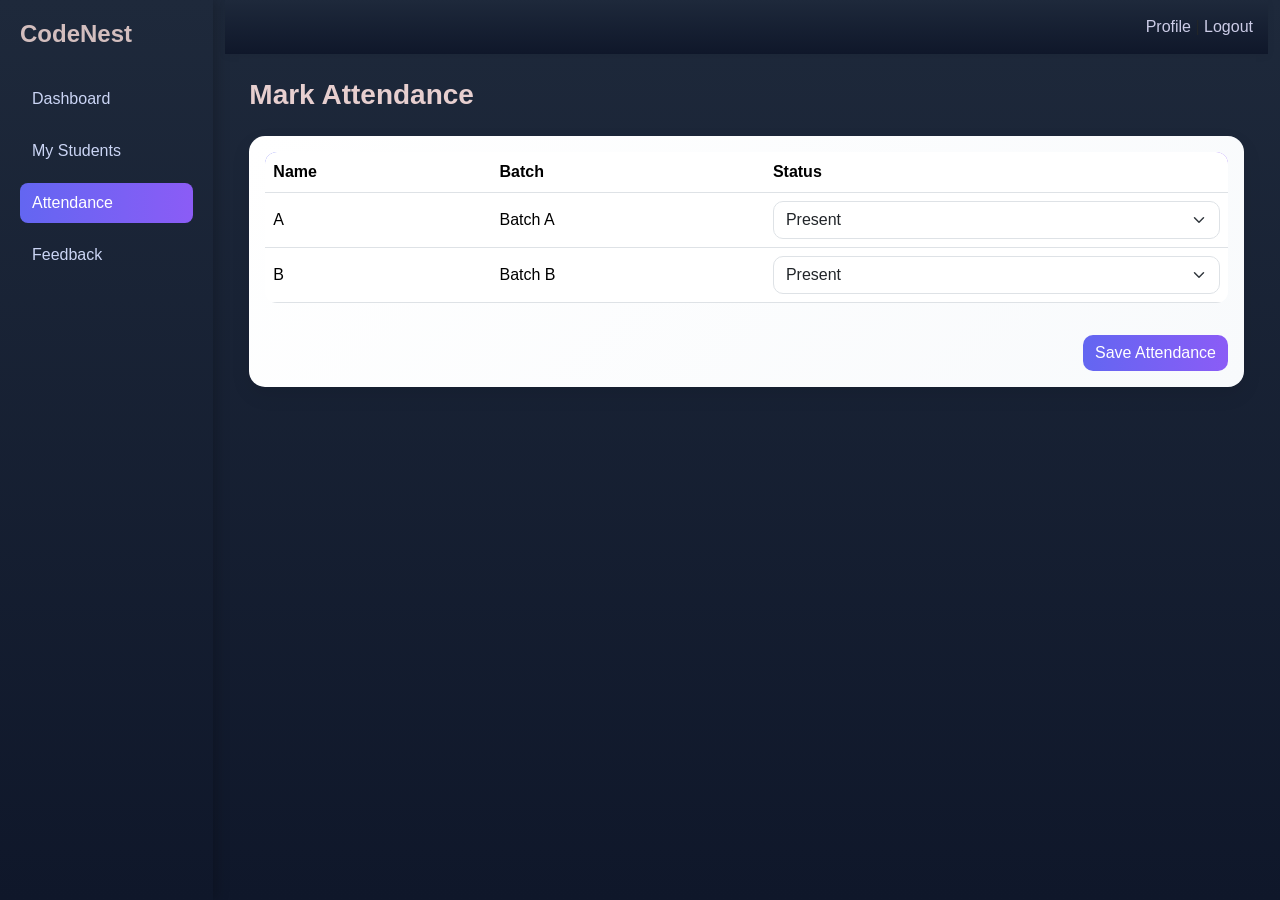
==== attendance.html @ 787fad23 "mentor dahsboard start" ====
<!doctype html>
<html lang="en">
  <head>
    <meta charset="UTF-8" />
    <title>Attendance</title>

    <link
      href="https://cdn.jsdelivr.net/npm/bootstrap@5.3.0/dist/css/bootstrap.min.css"
      rel="stylesheet"
    />
    <link rel="stylesheet" href="style.css" />
  </head>

  <body>
    <div class="container-fluid">
      <div class="row">
        <!-- Sidebar -->
        <div class="col-md-2 sidebar">
          <h4>CodeNest</h4>
          <a href="mentor-dashboard.html">Dashboard</a>
          <a href="mystudents.html">My Students</a>
          <a href="#" class="active">Attendance</a>
          <a href="feedback.html">Feedback</a>
        </div>

        <!-- Main -->
        <div class="col-md-10">
          <div class="navbar-custom d-flex justify-content-end">
            <span><a href="#">Profile</a> | <a href="#">Logout</a></span>
          </div>

          <div class="main-content">
            <h3 class="mb-4">Mark Attendance</h3>

            <!-- Table -->
            <div class="card p-3">
              <table class="table table-hover align-middle">
                <thead>
                  <tr>
                    <th>Name</th>
                    <th>Batch</th>
                    <th>Status</th>
                  </tr>
                </thead>

                <tbody>
                  <tr>
                    <td>A</td>
                    <td>Batch A</td>
                    <td>
                      <select class="form-select">
                        <option>Present</option>
                        <option>Absent</option>
                      </select>
                    </td>
                  </tr>

                  <tr>
                    <td>B</td>
                    <td>Batch B</td>
                    <td>
                      <select class="form-select">
                        <option>Present</option>
                        <option>Absent</option>
                      </select>
                    </td>
                  </tr>
                </tbody>
              </table>

              <div class="mt-3 text-end">
                <button class="btn btn-primary">Save Attendance</button>
              </div>
            </div>
          </div>
        </div>
      </div>
    </div>
  </body>
</html>
---- style.css ----
/* ===== BODY ===== */
body {
  background: linear-gradient(180deg, #1e293b, #0f172a);
  /* background: linear-gradient(180deg, #9ab8e7, #5a7cca); */
  font-family: "Segoe UI", sans-serif;
}

/* ===== SIDEBAR ===== */
.sidebar {
  height: 100vh;
  background: linear-gradient(180deg, #1e293b, #0f172a);
  color: #e2e8f0;
  padding: 20px;
  box-shadow: 4px 0 12px rgba(0, 0, 0, 0.2);
}

.sidebar h4 {
  margin-bottom: 30px;
  font-weight: 700;
  color: #d3bebe;
}

.sidebar a {
  display: block;
  color: #cbd5f5;
  text-decoration: none;
  margin: 12px 0;
  padding: 8px 12px;
  border-radius: 8px;
  transition: 0.3s;
}

.sidebar a:hover,
.sidebar a.active {
  background: linear-gradient(90deg, #6366f1, #8b5cf6);
  color: #fff;
}

/* ===== NAVBAR ===== */
.navbar-custom {
  /* background: linear-gradient(180deg, #9ab8e7, #5a7cca); */
  background: linear-gradient(180deg, #1e293b, #0f172a);
  padding: 15px;
  /* border-bottom: 1px solid #e5e7eb; */
  box-shadow: 0 2px 8px rgba(0, 0, 0, 0.05);
}

.navbar-custom a {
  text-decoration: none;
  color: #cccce7;
  font-weight: 500;
}

/* ===== MAIN CONTENT ===== */
.main-content {
  padding: 24px;
}

/* ===== HEADINGS ===== */
h3,
h4 {
  font-weight: 700;
  color: #e7cfcf;
}

/* ===== CARDS ===== */
.card {
  border-radius: 16px;
  border: none;
  background: linear-gradient(135deg, #ffffff, #f8fafc);
  box-shadow: 0 8px 20px rgba(0, 0, 0, 0.08);
  transition: 0.3s;
}
.card h3
{
  color: #0a0a0a;
}
.card:hover {
  transform: translateY(-5px);
}

/* ===== SEARCH ===== */
.search-box {
  max-width: 300px;
  border-radius: 8px;
}

/* ===== INPUT + SELECT ===== */
input,
select {
  border-radius: 10px !important;
}

input:focus,
select:focus {
  border-color: #6366f1 !important;
  box-shadow: 0 0 0 2px rgba(99, 102, 241, 0.2) !important;
}

/* ===== BUTTONS ===== */
.btn-primary,
.btn-success {
  background: linear-gradient(90deg, #6366f1, #8b5cf6);
  border: none;
  border-radius: 10px;
}

.btn-primary:hover,
.btn-success:hover {
  transform: translateY(-2px);
}

/* ===== TABLE ===== */
.table {
  background: #fff;
  border-radius: 12px;
  overflow: hidden;
}

.table thead {
  background: linear-gradient(90deg, #6366f1, #8b5cf6);
  color: white;
}

.table tbody tr:hover {
  background: #f1f5ff;
  transition: 0.2s;
}

/* ===== STATUS ===== */
.text-success {
  color: #16a34a !important;
  font-weight: 600;
}

.text-danger {
  color: #dc2626 !important;
  font-weight: 600;
}

/* ===== TAGS ===== */
.program-tag {
  background: linear-gradient(90deg, #3b82f6, #6366f1);
  color: white;
  padding: 4px 10px;
  border-radius: 8px;
  font-size: 12px;
}

.expertise-tag {
  background: linear-gradient(90deg, #34d399, #10b981);
  color: white;
  padding: 4px 10px;
  border-radius: 6px;
  font-size: 12px;
}

/* ===== BADGES ===== */
.badge {
  border-radius: 8px;
  padding: 6px 10px;
}

/* ===== ACTION BUTTONS ===== */
.mentor-actions button,
.batch-actions button {
  margin-right: 5px;
  border-radius: 6px;
}

/* ===== SMALL BUTTON HOVER ===== */
.btn-outline-primary:hover {
  background: #6366f1;
  color: white;
}

.btn-outline-danger:hover {
  background: #ef4444;
  color: white;
}

/* ===== SCROLL ===== */
html {
  scroll-behavior: smooth;
}
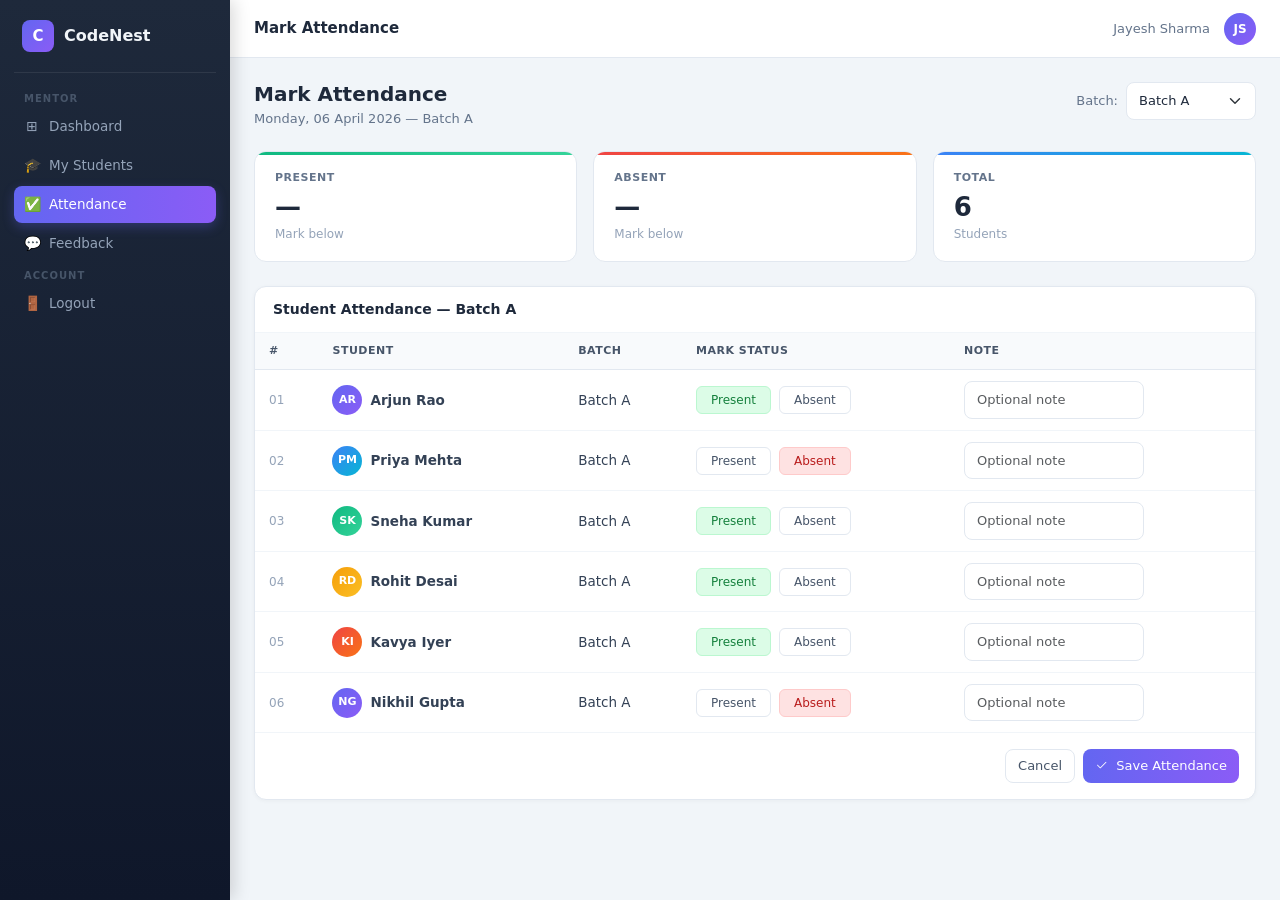
==== commit d905913b: "UI new updated" ====
--- a/attendance.html
+++ b/attendance.html
@@ -2,79 +2,425 @@
 <html lang="en">
   <head>
     <meta charset="UTF-8" />
-    <title>Attendance</title>
-
+    <meta name="viewport" content="width=device-width, initial-scale=1.0" />
+    <title>CodeNest – Attendance</title>
     <link
       href="https://cdn.jsdelivr.net/npm/bootstrap@5.3.0/dist/css/bootstrap.min.css"
       rel="stylesheet"
     />
+    <link
+      href="https://cdn.jsdelivr.net/npm/bootstrap-icons@1.11.0/font/bootstrap-icons.css"
+      rel="stylesheet"
+    />
     <link rel="stylesheet" href="style.css" />
+    <style>
+      /* Pure CSS attendance toggle */
+      .att-radio {
+        display: none;
+      }
+      .att-label {
+        display: inline-block;
+        padding: 4px 14px;
+        border-radius: 6px;
+        border: 1px solid #e2e8f0;
+        font-size: 12px;
+        font-weight: 500;
+        color: #475569;
+        cursor: pointer;
+        transition: all 0.15s;
+        background: #fff;
+        user-select: none;
+      }
+      .att-radio-p:checked ~ .att-label-p {
+        background: #dcfce7;
+        color: #15803d;
+        border-color: #bbf7d0;
+      }
+      .att-radio-a:checked ~ .att-label-a {
+        background: #fee2e2;
+        color: #b91c1c;
+        border-color: #fecaca;
+      }
+    </style>
   </head>
-
   <body>
-    <div class="container-fluid">
-      <div class="row">
-        <!-- Sidebar -->
-        <div class="col-md-2 sidebar">
-          <h4>CodeNest</h4>
-          <a href="mentor-dashboard.html">Dashboard</a>
-          <a href="mystudents.html">My Students</a>
-          <a href="#" class="active">Attendance</a>
-          <a href="feedback.html">Feedback</a>
+    <div class="sidebar">
+      <div class="brand">
+        <div class="brand-icon">C</div>
+        <span class="brand-name">CodeNest</span>
+      </div>
+      <span class="nav-label">Mentor</span>
+      <a href="mentor-dashboard.html"><span class="ni">⊞</span> Dashboard</a>
+      <a href="mystudents.html"><span class="ni">🎓</span> My Students</a>
+      <a href="attendance.html" class="active"
+        ><span class="ni">✅</span> Attendance</a
+      >
+      <a href="feedback.html"><span class="ni">💬</span> Feedback</a>
+      <span class="nav-label">Account</span>
+      <a href="login.html"><span class="ni">🚪</span> Logout</a>
+    </div>
+
+
+    <div class="main-wrapper">
+      <div class="topbar">
+        <span class="topbar-title">Mark Attendance</span>
+        <div class="topbar-right">
+          <span style="font-size: 13px; color: #64748b">Jayesh Sharma</span>
+          <div class="topbar-avatar">JS</div>
         </div>
-
-        <!-- Main -->
-        <div class="col-md-10">
-          <div class="navbar-custom d-flex justify-content-end">
-            <span><a href="#">Profile</a> | <a href="#">Logout</a></span>
-          </div>
-
-          <div class="main-content">
-            <h3 class="mb-4">Mark Attendance</h3>
-
-            <!-- Table -->
-            <div class="card p-3">
-              <table class="table table-hover align-middle">
+      </div>
+
+
+      <div class="page-content">
+        <div class="page-header">
+          <div>
+            <h3>Mark Attendance</h3>
+            <p>Monday, 06 April 2026 — Batch A</p>
+          </div>
+          <div class="d-flex gap-2 align-items-center">
+            <span style="font-size: 13px; color: #64748b">Batch:</span>
+            <select class="form-select" style="width: 130px; font-size: 13px">
+              <option>Batch A</option>
+              <option>Batch B</option>
+            </select>
+          </div>
+        </div>
+
+
+        <!-- Summary Cards -->
+        <div class="row g-3 mb-4">
+          <div class="col-4">
+            <div class="stat-card sc-green">
+              <div class="stat-label">Present</div>
+              <div class="stat-value">—</div>
+              <div class="stat-sub">Mark below</div>
+            </div>
+          </div>
+          <div class="col-4">
+            <div class="stat-card sc-red">
+              <div class="stat-label">Absent</div>
+              <div class="stat-value">—</div>
+              <div class="stat-sub">Mark below</div>
+            </div>
+          </div>
+          <div class="col-4">
+            <div class="stat-card sc-blue">
+              <div class="stat-label">Total</div>
+              <div class="stat-value">6</div>
+              <div class="stat-sub">Students</div>
+            </div>
+          </div>
+        </div>
+
+
+        <form action="#" method="POST">
+          <div class="card">
+            <div class="card-hdr">
+              <h5>Student Attendance — Batch A</h5>
+            </div>
+            <div class="table-wrap">
+              <table class="data-table">
                 <thead>
                   <tr>
-                    <th>Name</th>
+                    <th>#</th>
+                    <th>Student</th>
                     <th>Batch</th>
-                    <th>Status</th>
+                    <th>Mark Status</th>
+                    <th>Note</th>
                   </tr>
                 </thead>
-
                 <tbody>
-                  <tr>
-                    <td>A</td>
-                    <td>Batch A</td>
-                    <td>
-                      <select class="form-select">
-                        <option>Present</option>
-                        <option>Absent</option>
-                      </select>
-                    </td>
-                  </tr>
-
-                  <tr>
-                    <td>B</td>
-                    <td>Batch B</td>
-                    <td>
-                      <select class="form-select">
-                        <option>Present</option>
-                        <option>Absent</option>
-                      </select>
+                  <!-- Row 1 -->
+                  <tr>
+                    <td style="color: #94a3b8; font-size: 12px">01</td>
+                    <td>
+                      <div class="d-flex align-items-center gap-2">
+                        <div class="av av-p">AR</div>
+                        <strong>Arjun Rao</strong>
+                      </div>
+                    </td>
+                    <td>Batch A</td>
+                    <td>
+                      <div class="d-flex gap-2">
+                        <input
+                          class="att-radio att-radio-p"
+                          type="radio"
+                          name="att1"
+                          id="p1"
+                          checked
+                        />
+                        <label class="att-label att-label-p" for="p1"
+                          >Present</label
+                        >
+                        <input
+                          class="att-radio att-radio-a"
+                          type="radio"
+                          name="att1"
+                          id="a1"
+                        />
+                        <label class="att-label att-label-a" for="a1"
+                          >Absent</label
+                        >
+                      </div>
+                    </td>
+                    <td>
+                      <input
+                        type="text"
+                        class="form-control form-control-sm"
+                        name="note1"
+                        placeholder="Optional note"
+                        style="max-width: 180px"
+                      />
+                    </td>
+                  </tr>
+
+
+                  <!-- Row 2 -->
+                  <tr>
+                    <td style="color: #94a3b8; font-size: 12px">02</td>
+                    <td>
+                      <div class="d-flex align-items-center gap-2">
+                        <div class="av av-b">PM</div>
+                        <strong>Priya Mehta</strong>
+                      </div>
+                    </td>
+                    <td>Batch A</td>
+                    <td>
+                      <div class="d-flex gap-2">
+                        <input
+                          class="att-radio att-radio-p"
+                          type="radio"
+                          name="att2"
+                          id="p2"
+                        />
+                        <label class="att-label att-label-p" for="p2"
+                          >Present</label
+                        >
+                        <input
+                          class="att-radio att-radio-a"
+                          type="radio"
+                          name="att2"
+                          id="a2"
+                          checked
+                        />
+                        <label class="att-label att-label-a" for="a2"
+                          >Absent</label
+                        >
+                      </div>
+                    </td>
+                    <td>
+                      <input
+                        type="text"
+                        class="form-control form-control-sm"
+                        name="note2"
+                        placeholder="Optional note"
+                        style="max-width: 180px"
+                      />
+                    </td>
+                  </tr>
+
+
+                  <!-- Row 3 -->
+                  <tr>
+                    <td style="color: #94a3b8; font-size: 12px">03</td>
+                    <td>
+                      <div class="d-flex align-items-center gap-2">
+                        <div class="av av-g">SK</div>
+                        <strong>Sneha Kumar</strong>
+                      </div>
+                    </td>
+                    <td>Batch A</td>
+                    <td>
+                      <div class="d-flex gap-2">
+                        <input
+                          class="att-radio att-radio-p"
+                          type="radio"
+                          name="att3"
+                          id="p3"
+                          checked
+                        />
+                        <label class="att-label att-label-p" for="p3"
+                          >Present</label
+                        >
+                        <input
+                          class="att-radio att-radio-a"
+                          type="radio"
+                          name="att3"
+                          id="a3"
+                        />
+                        <label class="att-label att-label-a" for="a3"
+                          >Absent</label
+                        >
+                      </div>
+                    </td>
+                    <td>
+                      <input
+                        type="text"
+                        class="form-control form-control-sm"
+                        name="note3"
+                        placeholder="Optional note"
+                        style="max-width: 180px"
+                      />
+                    </td>
+                  </tr>
+
+
+                  <!-- Row 4 -->
+                  <tr>
+                    <td style="color: #94a3b8; font-size: 12px">04</td>
+                    <td>
+                      <div class="d-flex align-items-center gap-2">
+                        <div class="av av-a">RD</div>
+                        <strong>Rohit Desai</strong>
+                      </div>
+                    </td>
+                    <td>Batch A</td>
+                    <td>
+                      <div class="d-flex gap-2">
+                        <input
+                          class="att-radio att-radio-p"
+                          type="radio"
+                          name="att4"
+                          id="p4"
+                          checked
+                        />
+                        <label class="att-label att-label-p" for="p4"
+                          >Present</label
+                        >
+                        <input
+                          class="att-radio att-radio-a"
+                          type="radio"
+                          name="att4"
+                          id="a4"
+                        />
+                        <label class="att-label att-label-a" for="a4"
+                          >Absent</label
+                        >
+                      </div>
+                    </td>
+                    <td>
+                      <input
+                        type="text"
+                        class="form-control form-control-sm"
+                        name="note4"
+                        placeholder="Optional note"
+                        style="max-width: 180px"
+                      />
+                    </td>
+                  </tr>
+
+
+                  <!-- Row 5 -->
+                  <tr>
+                    <td style="color: #94a3b8; font-size: 12px">05</td>
+                    <td>
+                      <div class="d-flex align-items-center gap-2">
+                        <div class="av av-r">KI</div>
+                        <strong>Kavya Iyer</strong>
+                      </div>
+                    </td>
+                    <td>Batch A</td>
+                    <td>
+                      <div class="d-flex gap-2">
+                        <input
+                          class="att-radio att-radio-p"
+                          type="radio"
+                          name="att5"
+                          id="p5"
+                          checked
+                        />
+                        <label class="att-label att-label-p" for="p5"
+                          >Present</label
+                        >
+                        <input
+                          class="att-radio att-radio-a"
+                          type="radio"
+                          name="att5"
+                          id="a5"
+                        />
+                        <label class="att-label att-label-a" for="a5"
+                          >Absent</label
+                        >
+                      </div>
+                    </td>
+                    <td>
+                      <input
+                        type="text"
+                        class="form-control form-control-sm"
+                        name="note5"
+                        placeholder="Optional note"
+                        style="max-width: 180px"
+                      />
+                    </td>
+                  </tr>
+
+
+                  <!-- Row 6 -->
+                  <tr>
+                    <td style="color: #94a3b8; font-size: 12px">06</td>
+                    <td>
+                      <div class="d-flex align-items-center gap-2">
+                        <div class="av av-p">NG</div>
+                        <strong>Nikhil Gupta</strong>
+                      </div>
+                    </td>
+                    <td>Batch A</td>
+                    <td>
+                      <div class="d-flex gap-2">
+                        <input
+                          class="att-radio att-radio-p"
+                          type="radio"
+                          name="att6"
+                          id="p6"
+                        />
+                        <label class="att-label att-label-p" for="p6"
+                          >Present</label
+                        >
+                        <input
+                          class="att-radio att-radio-a"
+                          type="radio"
+                          name="att6"
+                          id="a6"
+                          checked
+                        />
+                        <label class="att-label att-label-a" for="a6"
+                          >Absent</label
+                        >
+                      </div>
+                    </td>
+                    <td>
+                      <input
+                        type="text"
+                        class="form-control form-control-sm"
+                        name="note6"
+                        placeholder="Optional note"
+                        style="max-width: 180px"
+                      />
                     </td>
                   </tr>
                 </tbody>
               </table>
-
-              <div class="mt-3 text-end">
-                <button class="btn btn-primary">Save Attendance</button>
-              </div>
-            </div>
-          </div>
-        </div>
+            </div>
+            <div
+              class="d-flex justify-content-end gap-2 p-3"
+              style="border-top: 1px solid #f1f5f9"
+            >
+              <a href="mentor-dashboard.html" class="btn btn-outline-secondary"
+                >Cancel</a
+              >
+              <button type="submit" class="btn btn-primary">
+                <i class="bi bi-check2 me-1"></i> Save Attendance
+              </button>
+            </div>
+          </div>
+        </form>
       </div>
     </div>
+
+
+    <script src="https://cdn.jsdelivr.net/npm/bootstrap@5.3.0/dist/js/bootstrap.bundle.min.js"></script>
   </body>
 </html>
+
+
+
--- a/style.css
+++ b/style.css
@@ -1,186 +1,731 @@
-/* ===== BODY ===== */
+/* ===== BASE ===== */
+*,
+*::before,
+*::after {
+  box-sizing: border-box;
+}
+
+
 body {
-  background: linear-gradient(180deg, #1e293b, #0f172a);
-  /* background: linear-gradient(180deg, #9ab8e7, #5a7cca); */
-  font-family: "Segoe UI", sans-serif;
-}
+  background: #f1f5f9;
+  font-family: "Segoe UI", system-ui, sans-serif;
+  font-size: 14px;
+  color: #1e293b;
+  margin: 0;
+}
+
 
 /* ===== SIDEBAR ===== */
 .sidebar {
-  height: 100vh;
-  background: linear-gradient(180deg, #1e293b, #0f172a);
+  width: 230px;
+  min-height: 100vh;
+  background: linear-gradient(180deg, #1e293b 0%, #0f172a 100%);
+  padding: 20px 14px;
+  position: fixed;
+  top: 0;
+  left: 0;
+  z-index: 200;
+  box-shadow: 4px 0 16px rgba(0, 0, 0, 0.15);
+}
+
+
+.brand {
+  display: flex;
+  align-items: center;
+  gap: 10px;
+  padding: 0 8px 20px;
+  border-bottom: 1px solid rgba(255, 255, 255, 0.08);
+  margin-bottom: 14px;
+}
+
+
+.brand-icon {
+  width: 32px;
+  height: 32px;
+  background: linear-gradient(135deg, #6366f1, #8b5cf6);
+  border-radius: 8px;
+  display: flex;
+  align-items: center;
+  justify-content: center;
+  font-size: 15px;
+  color: #fff;
+  font-weight: 700;
+}
+
+
+.brand-name {
+  font-size: 16px;
+  font-weight: 700;
+  color: #f1f5f9;
+}
+
+
+.nav-label {
+  font-size: 10px;
+  font-weight: 600;
+  color: #475569;
+  letter-spacing: 1px;
+  text-transform: uppercase;
+  padding: 10px 10px 4px;
+}
+
+
+.sidebar a {
+  display: flex;
+  align-items: center;
+  gap: 9px;
+  color: #94a3b8;
+  text-decoration: none;
+  padding: 8px 10px;
+  border-radius: 8px;
+  font-size: 13.5px;
+  font-weight: 500;
+  margin-bottom: 2px;
+  transition:
+    background 0.2s,
+    color 0.2s;
+}
+
+
+.sidebar a:hover {
+  background: rgba(255, 255, 255, 0.06);
   color: #e2e8f0;
-  padding: 20px;
-  box-shadow: 4px 0 12px rgba(0, 0, 0, 0.2);
-}
-
-.sidebar h4 {
-  margin-bottom: 30px;
-  font-weight: 700;
-  color: #d3bebe;
-}
-
-.sidebar a {
-  display: block;
-  color: #cbd5f5;
-  text-decoration: none;
-  margin: 12px 0;
-  padding: 8px 12px;
-  border-radius: 8px;
-  transition: 0.3s;
-}
-
-.sidebar a:hover,
+}
+
+
 .sidebar a.active {
   background: linear-gradient(90deg, #6366f1, #8b5cf6);
   color: #fff;
-}
-
-/* ===== NAVBAR ===== */
-.navbar-custom {
-  /* background: linear-gradient(180deg, #9ab8e7, #5a7cca); */
-  background: linear-gradient(180deg, #1e293b, #0f172a);
-  padding: 15px;
-  /* border-bottom: 1px solid #e5e7eb; */
-  box-shadow: 0 2px 8px rgba(0, 0, 0, 0.05);
-}
-
-.navbar-custom a {
+  box-shadow: 0 4px 12px rgba(99, 102, 241, 0.3);
+}
+
+
+.sidebar a .ni {
+  width: 16px;
+  text-align: center;
+  font-size: 14px;
+}
+
+
+/* ===== MAIN WRAPPER ===== */
+.main-wrapper {
+  margin-left: 230px;
+  min-height: 100vh;
+  display: flex;
+  flex-direction: column;
+}
+
+
+/* ===== TOPBAR ===== */
+.topbar {
+  background: #fff;
+  border-bottom: 1px solid #e2e8f0;
+  padding: 0 24px;
+  height: 58px;
+  display: flex;
+  align-items: center;
+  justify-content: space-between;
+  position: sticky;
+  top: 0;
+  z-index: 100;
+}
+
+
+.topbar-title {
+  font-size: 15px;
+  font-weight: 600;
+  color: #1e293b;
+}
+
+
+.topbar-right {
+  display: flex;
+  align-items: center;
+  gap: 14px;
+}
+
+
+.topbar-avatar {
+  width: 32px;
+  height: 32px;
+  background: linear-gradient(135deg, #6366f1, #8b5cf6);
+  border-radius: 50%;
+  display: flex;
+  align-items: center;
+  justify-content: center;
+  color: #fff;
+  font-weight: 600;
+  font-size: 12px;
+}
+
+
+.topbar a {
+  font-size: 13px;
+  color: #64748b;
   text-decoration: none;
-  color: #cccce7;
-  font-weight: 500;
-}
-
-/* ===== MAIN CONTENT ===== */
-.main-content {
+}
+.topbar a:hover {
+  color: #6366f1;
+}
+
+
+/* ===== PAGE CONTENT ===== */
+.page-content {
   padding: 24px;
-}
-
-/* ===== HEADINGS ===== */
-h3,
-h4 {
+  flex: 1;
+}
+
+
+/* ===== PAGE HEADER ===== */
+.page-header {
+  display: flex;
+  align-items: flex-start;
+  justify-content: space-between;
+  margin-bottom: 22px;
+  flex-wrap: wrap;
+  gap: 12px;
+}
+
+
+.page-header h3 {
+  font-size: 20px;
   font-weight: 700;
-  color: #e7cfcf;
-}
-
-/* ===== CARDS ===== */
-.card {
-  border-radius: 16px;
-  border: none;
-  background: linear-gradient(135deg, #ffffff, #f8fafc);
-  box-shadow: 0 8px 20px rgba(0, 0, 0, 0.08);
-  transition: 0.3s;
-}
-.card h3
-{
-  color: #0a0a0a;
-}
-.card:hover {
-  transform: translateY(-5px);
-}
-
-/* ===== SEARCH ===== */
-.search-box {
-  max-width: 300px;
-  border-radius: 8px;
-}
-
-/* ===== INPUT + SELECT ===== */
-input,
-select {
-  border-radius: 10px !important;
-}
-
-input:focus,
-select:focus {
-  border-color: #6366f1 !important;
-  box-shadow: 0 0 0 2px rgba(99, 102, 241, 0.2) !important;
-}
-
-/* ===== BUTTONS ===== */
-.btn-primary,
-.btn-success {
-  background: linear-gradient(90deg, #6366f1, #8b5cf6);
-  border: none;
-  border-radius: 10px;
-}
-
-.btn-primary:hover,
-.btn-success:hover {
-  transform: translateY(-2px);
-}
-
-/* ===== TABLE ===== */
-.table {
+  color: #1e293b;
+  margin: 0;
+}
+.page-header p {
+  font-size: 13px;
+  color: #64748b;
+  margin: 3px 0 0;
+}
+
+
+/* ===== STAT CARDS ===== */
+.stat-card {
   background: #fff;
   border-radius: 12px;
+  padding: 18px 20px;
+  border: 1px solid #e2e8f0;
+  position: relative;
   overflow: hidden;
-}
-
-.table thead {
+  height: 100%;
+}
+
+
+.stat-card::before {
+  content: "";
+  position: absolute;
+  top: 0;
+  left: 0;
+  right: 0;
+  height: 3px;
+}
+
+
+.sc-purple::before {
   background: linear-gradient(90deg, #6366f1, #8b5cf6);
-  color: white;
-}
-
-.table tbody tr:hover {
-  background: #f1f5ff;
-  transition: 0.2s;
-}
-
-/* ===== STATUS ===== */
-.text-success {
-  color: #16a34a !important;
-  font-weight: 600;
-}
-
-.text-danger {
-  color: #dc2626 !important;
-  font-weight: 600;
-}
+}
+.sc-blue::before {
+  background: linear-gradient(90deg, #3b82f6, #06b6d4);
+}
+.sc-green::before {
+  background: linear-gradient(90deg, #10b981, #34d399);
+}
+.sc-amber::before {
+  background: linear-gradient(90deg, #f59e0b, #fbbf24);
+}
+.sc-red::before {
+  background: linear-gradient(90deg, #ef4444, #f97316);
+}
+
+
+.stat-label {
+  font-size: 11px;
+  font-weight: 600;
+  color: #64748b;
+  text-transform: uppercase;
+  letter-spacing: 0.5px;
+  margin-bottom: 8px;
+}
+
+
+.stat-value {
+  font-size: 26px;
+  font-weight: 700;
+  color: #1e293b;
+  line-height: 1;
+}
+.stat-sub {
+  font-size: 12px;
+  color: #94a3b8;
+  margin-top: 5px;
+}
+.stat-icon {
+  position: absolute;
+  top: 16px;
+  right: 16px;
+  font-size: 20px;
+  opacity: 0.12;
+}
+
+
+/* ===== CARD ===== */
+.card {
+  border-radius: 12px !important;
+  border: 1px solid #e2e8f0 !important;
+  background: #fff !important;
+  box-shadow: 0 1px 4px rgba(0, 0, 0, 0.04) !important;
+}
+
+
+.card-hdr {
+  padding: 14px 18px;
+  border-bottom: 1px solid #f1f5f9;
+  display: flex;
+  align-items: center;
+  justify-content: space-between;
+  flex-wrap: wrap;
+  gap: 10px;
+}
+
+
+.card-hdr h5 {
+  font-size: 14px;
+  font-weight: 600;
+  color: #1e293b;
+  margin: 0;
+}
+
+
+/* ===== TABLE ===== */
+.table-wrap {
+  overflow-x: auto;
+}
+
+
+.data-table {
+  width: 100%;
+  border-collapse: collapse;
+  background: #fff;
+  margin: 0;
+}
+
+
+.data-table th {
+  background: #f8fafc;
+  color: #475569;
+  font-size: 11px;
+  font-weight: 600;
+  text-transform: uppercase;
+  letter-spacing: 0.5px;
+  padding: 10px 14px;
+  border-bottom: 1px solid #e2e8f0;
+  white-space: nowrap;
+}
+
+
+.data-table td {
+  padding: 11px 14px;
+  border-bottom: 1px solid #f1f5f9;
+  color: #334155;
+  font-size: 13.5px;
+  vertical-align: middle;
+}
+
+
+.data-table tbody tr:last-child td {
+  border-bottom: none;
+}
+.data-table tbody tr:hover td {
+  background: #f8faff;
+}
+
+
+/* ===== AVATAR ===== */
+.av {
+  width: 30px;
+  height: 30px;
+  border-radius: 50%;
+  display: inline-flex;
+  align-items: center;
+  justify-content: center;
+  font-size: 11px;
+  font-weight: 600;
+  color: #fff;
+  flex-shrink: 0;
+}
+.av-p {
+  background: linear-gradient(135deg, #6366f1, #8b5cf6);
+}
+.av-b {
+  background: linear-gradient(135deg, #3b82f6, #06b6d4);
+}
+.av-g {
+  background: linear-gradient(135deg, #10b981, #34d399);
+}
+.av-a {
+  background: linear-gradient(135deg, #f59e0b, #fbbf24);
+}
+.av-r {
+  background: linear-gradient(135deg, #ef4444, #f97316);
+}
+
+
+/* ===== BADGES ===== */
+.bs {
+  display: inline-flex;
+  align-items: center;
+  gap: 4px;
+  padding: 3px 9px;
+  border-radius: 20px;
+  font-size: 11.5px;
+  font-weight: 600;
+}
+.bs::before {
+  content: "";
+  width: 5px;
+  height: 5px;
+  border-radius: 50%;
+}
+
+
+.bs-active {
+  background: #dcfce7;
+  color: #15803d;
+}
+.bs-active::before {
+  background: #15803d;
+}
+.bs-inactive {
+  background: #fee2e2;
+  color: #b91c1c;
+}
+.bs-inactive::before {
+  background: #b91c1c;
+}
+.bs-upcoming {
+  background: #fef3c7;
+  color: #b45309;
+}
+.bs-upcoming::before {
+  background: #b45309;
+}
+.bs-completed {
+  background: #e0e7ff;
+  color: #4338ca;
+}
+.bs-completed::before {
+  background: #4338ca;
+}
+.bs-present {
+  background: #dcfce7;
+  color: #15803d;
+}
+.bs-present::before {
+  background: #15803d;
+}
+.bs-absent {
+  background: #fee2e2;
+  color: #b91c1c;
+}
+.bs-absent::before {
+  background: #b91c1c;
+}
+
 
 /* ===== TAGS ===== */
-.program-tag {
-  background: linear-gradient(90deg, #3b82f6, #6366f1);
-  color: white;
-  padding: 4px 10px;
-  border-radius: 8px;
-  font-size: 12px;
-}
-
-.expertise-tag {
-  background: linear-gradient(90deg, #34d399, #10b981);
-  color: white;
-  padding: 4px 10px;
-  border-radius: 6px;
-  font-size: 12px;
-}
-
-/* ===== BADGES ===== */
-.badge {
-  border-radius: 8px;
-  padding: 6px 10px;
-}
-
-/* ===== ACTION BUTTONS ===== */
-.mentor-actions button,
-.batch-actions button {
-  margin-right: 5px;
-  border-radius: 6px;
-}
-
-/* ===== SMALL BUTTON HOVER ===== */
-.btn-outline-primary:hover {
-  background: #6366f1;
-  color: white;
-}
-
+.tag-program {
+  background: #e0e7ff;
+  color: #4338ca;
+  padding: 3px 9px;
+  border-radius: 20px;
+  font-size: 11.5px;
+  font-weight: 600;
+}
+.tag-skill {
+  background: #dcfce7;
+  color: #15803d;
+  padding: 3px 9px;
+  border-radius: 20px;
+  font-size: 11.5px;
+  font-weight: 600;
+}
+
+
+/* ===== BUTTONS ===== */
+.btn {
+  border-radius: 8px !important;
+  font-size: 13px !important;
+  font-weight: 500 !important;
+}
+
+
+.btn-primary {
+  background: linear-gradient(90deg, #6366f1, #8b5cf6) !important;
+  border: none !important;
+  color: #fff !important;
+}
+.btn-primary:hover {
+  background: linear-gradient(90deg, #4f46e5, #7c3aed) !important;
+  color: #fff !important;
+}
+
+
+.btn-outline-secondary {
+  border-color: #e2e8f0 !important;
+  color: #475569 !important;
+  background: #fff !important;
+}
+.btn-outline-secondary:hover {
+  background: #f8fafc !important;
+  color: #1e293b !important;
+}
+
+
+.btn-outline-danger {
+  border-color: #fecaca !important;
+  color: #b91c1c !important;
+  background: #fff !important;
+}
 .btn-outline-danger:hover {
-  background: #ef4444;
-  color: white;
-}
-
-/* ===== SCROLL ===== */
-html {
-  scroll-behavior: smooth;
-}
-
+  background: #fee2e2 !important;
+}
+
+
+.btn-sm {
+  padding: 4px 10px !important;
+  font-size: 12px !important;
+  border-radius: 6px !important;
+}
+
+
+/* ===== FILTER BAR ===== */
+.filter-bar {
+  display: flex;
+  gap: 8px;
+  align-items: center;
+  flex-wrap: wrap;
+}
+
+
+.filter-bar .form-control,
+.filter-bar .form-select {
+  font-size: 13px;
+  border: 1px solid #e2e8f0;
+  border-radius: 8px !important;
+  color: #475569;
+  background: #fff;
+  padding: 7px 11px;
+  height: auto;
+}
+
+
+.filter-bar .form-control:focus,
+.filter-bar .form-select:focus {
+  border-color: #6366f1 !important;
+  box-shadow: 0 0 0 3px rgba(99, 102, 241, 0.1) !important;
+}
+
+
+.search-wrap {
+  position: relative;
+}
+.search-wrap .form-control {
+  padding-left: 32px;
+}
+.search-wrap .search-ico {
+  position: absolute;
+  left: 10px;
+  top: 50%;
+  transform: translateY(-50%);
+  color: #94a3b8;
+  font-size: 13px;
+  pointer-events: none;
+}
+
+
+/* ===== FORM ===== */
+.form-label {
+  font-size: 13px;
+  font-weight: 600;
+  color: #374151;
+  margin-bottom: 5px;
+}
+
+
+.form-control,
+.form-select {
+  border: 1px solid #e2e8f0;
+  border-radius: 8px !important;
+  padding: 8px 12px;
+  font-size: 13px;
+  color: #1e293b;
+  transition: border 0.2s;
+}
+
+
+.form-control:focus,
+.form-select:focus {
+  border-color: #6366f1 !important;
+  box-shadow: 0 0 0 3px rgba(99, 102, 241, 0.1) !important;
+}
+
+
+/* ===== MODAL ===== */
+.modal-content {
+  border-radius: 14px !important;
+  border: none !important;
+  box-shadow: 0 20px 60px rgba(0, 0, 0, 0.15) !important;
+}
+.modal-header {
+  border-bottom: 1px solid #f1f5f9 !important;
+  padding: 18px 22px !important;
+}
+.modal-title {
+  font-size: 15px !important;
+  font-weight: 700 !important;
+  color: #1e293b !important;
+}
+.modal-body {
+  padding: 22px !important;
+}
+.modal-footer {
+  border-top: 1px solid #f1f5f9 !important;
+  padding: 14px 22px !important;
+}
+
+
+/* ===== PAGINATION ===== */
+.pag-bar {
+  display: flex;
+  align-items: center;
+  justify-content: space-between;
+  padding: 11px 16px;
+  border-top: 1px solid #f1f5f9;
+  font-size: 12.5px;
+  color: #64748b;
+  flex-wrap: wrap;
+  gap: 8px;
+}
+
+
+.page-link {
+  border-radius: 6px !important;
+  font-size: 12px !important;
+  color: #475569 !important;
+  border: 1px solid #e2e8f0 !important;
+  padding: 4px 9px !important;
+  background: #fff !important;
+}
+.page-item.active .page-link {
+  background: #6366f1 !important;
+  border-color: #6366f1 !important;
+  color: #fff !important;
+}
+.page-item.disabled .page-link {
+  opacity: 0.4 !important;
+}
+
+
+/* ===== ATTENDANCE TOGGLE ===== */
+.att-wrap {
+  display: flex;
+  gap: 6px;
+}
+.att-wrap .form-check-label {
+  cursor: pointer;
+}
+
+
+/* ===== EMPTY STATE ===== */
+.empty-state {
+  text-align: center;
+  padding: 40px 20px;
+  color: #94a3b8;
+}
+.empty-state .ei {
+  font-size: 36px;
+  margin-bottom: 10px;
+  opacity: 0.35;
+}
+.empty-state p {
+  font-size: 13px;
+  margin: 0;
+}
+
+
+/* ===== PROGRESS BAR ===== */
+.prog-bar {
+  height: 6px;
+  border-radius: 3px;
+  background: #e2e8f0;
+  overflow: hidden;
+  flex: 1;
+}
+.prog-fill {
+  height: 100%;
+  border-radius: 3px;
+}
+
+
+/* ===== LOGIN ===== */
+.login-wrap {
+  min-height: 100vh;
+  background: linear-gradient(135deg, #eef2ff, #f0fdf4);
+  display: flex;
+  align-items: center;
+  justify-content: center;
+  padding: 20px;
+}
+.login-card {
+  width: 100%;
+  max-width: 420px;
+  background: #fff;
+  border-radius: 18px;
+  padding: 38px;
+  box-shadow: 0 20px 60px rgba(99, 102, 241, 0.1);
+}
+.login-logo {
+  width: 46px;
+  height: 46px;
+  background: linear-gradient(135deg, #6366f1, #8b5cf6);
+  border-radius: 12px;
+  margin: 0 auto 18px;
+  display: flex;
+  align-items: center;
+  justify-content: center;
+  font-size: 20px;
+  color: #fff;
+  font-weight: 700;
+}
+.login-card h2 {
+  font-size: 20px;
+  font-weight: 700;
+  text-align: center;
+  color: #1e293b;
+  margin-bottom: 4px;
+}
+.login-card .sub {
+  font-size: 13px;
+  color: #64748b;
+  text-align: center;
+  margin-bottom: 24px;
+}
+
+
+/* ===== RESPONSIVE ===== */
+@media (max-width: 767px) {
+  .sidebar {
+    transform: translateX(-100%);
+    transition: transform 0.25s;
+  }
+  .main-wrapper {
+    margin-left: 0;
+  }
+  .topbar-title {
+    font-size: 14px;
+  }
+}
+
+
+
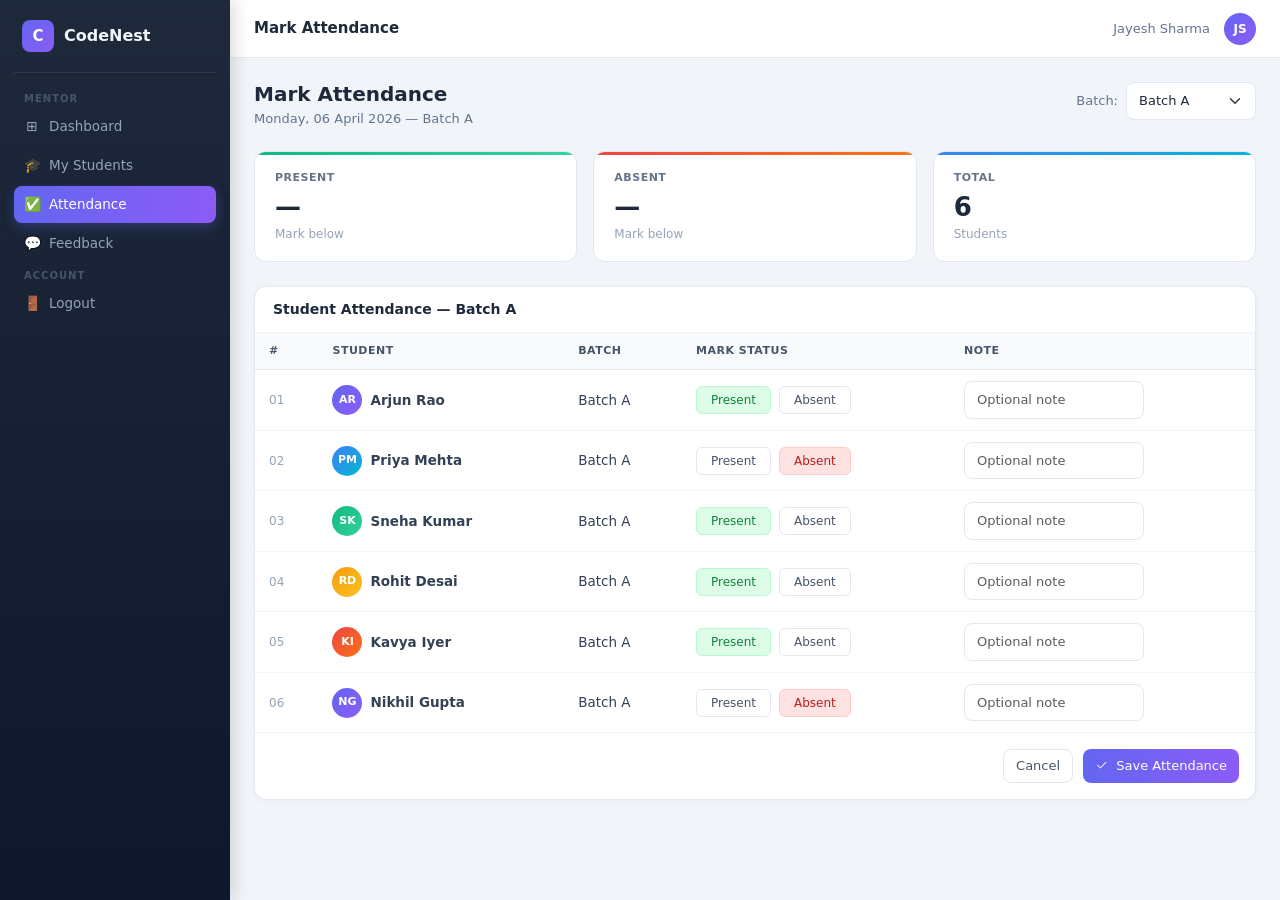
==== commit da55c6ea: "final ui polish" ====
--- a/attendance.html
+++ b/attendance.html
@@ -1,426 +1,206 @@
 <!doctype html>
 <html lang="en">
-  <head>
-    <meta charset="UTF-8" />
-    <meta name="viewport" content="width=device-width, initial-scale=1.0" />
-    <title>CodeNest – Attendance</title>
-    <link
-      href="https://cdn.jsdelivr.net/npm/bootstrap@5.3.0/dist/css/bootstrap.min.css"
-      rel="stylesheet"
-    />
-    <link
-      href="https://cdn.jsdelivr.net/npm/bootstrap-icons@1.11.0/font/bootstrap-icons.css"
-      rel="stylesheet"
-    />
-    <link rel="stylesheet" href="style.css" />
-    <style>
-      /* Pure CSS attendance toggle */
-      .att-radio {
-        display: none;
-      }
-      .att-label {
-        display: inline-block;
-        padding: 4px 14px;
-        border-radius: 6px;
-        border: 1px solid #e2e8f0;
-        font-size: 12px;
-        font-weight: 500;
-        color: #475569;
-        cursor: pointer;
-        transition: all 0.15s;
-        background: #fff;
-        user-select: none;
-      }
-      .att-radio-p:checked ~ .att-label-p {
-        background: #dcfce7;
-        color: #15803d;
-        border-color: #bbf7d0;
-      }
-      .att-radio-a:checked ~ .att-label-a {
-        background: #fee2e2;
-        color: #b91c1c;
-        border-color: #fecaca;
-      }
-    </style>
-  </head>
-  <body>
-    <div class="sidebar">
-      <div class="brand">
-        <div class="brand-icon">C</div>
-        <span class="brand-name">CodeNest</span>
-      </div>
-      <span class="nav-label">Mentor</span>
-      <a href="mentor-dashboard.html"><span class="ni">⊞</span> Dashboard</a>
-      <a href="mystudents.html"><span class="ni">🎓</span> My Students</a>
-      <a href="attendance.html" class="active"
-        ><span class="ni">✅</span> Attendance</a
-      >
-      <a href="feedback.html"><span class="ni">💬</span> Feedback</a>
-      <span class="nav-label">Account</span>
-      <a href="login.html"><span class="ni">🚪</span> Logout</a>
-    </div>
-
-
-    <div class="main-wrapper">
-      <div class="topbar">
-        <span class="topbar-title">Mark Attendance</span>
-        <div class="topbar-right">
-          <span style="font-size: 13px; color: #64748b">Jayesh Sharma</span>
-          <div class="topbar-avatar">JS</div>
-        </div>
-      </div>
-
-
-      <div class="page-content">
-        <div class="page-header">
-          <div>
-            <h3>Mark Attendance</h3>
-            <p>Monday, 06 April 2026 — Batch A</p>
-          </div>
-          <div class="d-flex gap-2 align-items-center">
-            <span style="font-size: 13px; color: #64748b">Batch:</span>
-            <select class="form-select" style="width: 130px; font-size: 13px">
-              <option>Batch A</option>
-              <option>Batch B</option>
-            </select>
-          </div>
-        </div>
-
-
-        <!-- Summary Cards -->
-        <div class="row g-3 mb-4">
-          <div class="col-4">
-            <div class="stat-card sc-green">
-              <div class="stat-label">Present</div>
-              <div class="stat-value">—</div>
-              <div class="stat-sub">Mark below</div>
-            </div>
-          </div>
-          <div class="col-4">
-            <div class="stat-card sc-red">
-              <div class="stat-label">Absent</div>
-              <div class="stat-value">—</div>
-              <div class="stat-sub">Mark below</div>
-            </div>
-          </div>
-          <div class="col-4">
-            <div class="stat-card sc-blue">
-              <div class="stat-label">Total</div>
-              <div class="stat-value">6</div>
-              <div class="stat-sub">Students</div>
-            </div>
-          </div>
-        </div>
-
-
-        <form action="#" method="POST">
-          <div class="card">
-            <div class="card-hdr">
-              <h5>Student Attendance — Batch A</h5>
-            </div>
-            <div class="table-wrap">
-              <table class="data-table">
-                <thead>
-                  <tr>
-                    <th>#</th>
-                    <th>Student</th>
-                    <th>Batch</th>
-                    <th>Mark Status</th>
-                    <th>Note</th>
-                  </tr>
-                </thead>
-                <tbody>
-                  <!-- Row 1 -->
-                  <tr>
-                    <td style="color: #94a3b8; font-size: 12px">01</td>
-                    <td>
-                      <div class="d-flex align-items-center gap-2">
-                        <div class="av av-p">AR</div>
-                        <strong>Arjun Rao</strong>
-                      </div>
-                    </td>
-                    <td>Batch A</td>
-                    <td>
-                      <div class="d-flex gap-2">
-                        <input
-                          class="att-radio att-radio-p"
-                          type="radio"
-                          name="att1"
-                          id="p1"
-                          checked
-                        />
-                        <label class="att-label att-label-p" for="p1"
-                          >Present</label
-                        >
-                        <input
-                          class="att-radio att-radio-a"
-                          type="radio"
-                          name="att1"
-                          id="a1"
-                        />
-                        <label class="att-label att-label-a" for="a1"
-                          >Absent</label
-                        >
-                      </div>
-                    </td>
-                    <td>
-                      <input
-                        type="text"
-                        class="form-control form-control-sm"
-                        name="note1"
-                        placeholder="Optional note"
-                        style="max-width: 180px"
-                      />
-                    </td>
-                  </tr>
-
-
-                  <!-- Row 2 -->
-                  <tr>
-                    <td style="color: #94a3b8; font-size: 12px">02</td>
-                    <td>
-                      <div class="d-flex align-items-center gap-2">
-                        <div class="av av-b">PM</div>
-                        <strong>Priya Mehta</strong>
-                      </div>
-                    </td>
-                    <td>Batch A</td>
-                    <td>
-                      <div class="d-flex gap-2">
-                        <input
-                          class="att-radio att-radio-p"
-                          type="radio"
-                          name="att2"
-                          id="p2"
-                        />
-                        <label class="att-label att-label-p" for="p2"
-                          >Present</label
-                        >
-                        <input
-                          class="att-radio att-radio-a"
-                          type="radio"
-                          name="att2"
-                          id="a2"
-                          checked
-                        />
-                        <label class="att-label att-label-a" for="a2"
-                          >Absent</label
-                        >
-                      </div>
-                    </td>
-                    <td>
-                      <input
-                        type="text"
-                        class="form-control form-control-sm"
-                        name="note2"
-                        placeholder="Optional note"
-                        style="max-width: 180px"
-                      />
-                    </td>
-                  </tr>
-
-
-                  <!-- Row 3 -->
-                  <tr>
-                    <td style="color: #94a3b8; font-size: 12px">03</td>
-                    <td>
-                      <div class="d-flex align-items-center gap-2">
-                        <div class="av av-g">SK</div>
-                        <strong>Sneha Kumar</strong>
-                      </div>
-                    </td>
-                    <td>Batch A</td>
-                    <td>
-                      <div class="d-flex gap-2">
-                        <input
-                          class="att-radio att-radio-p"
-                          type="radio"
-                          name="att3"
-                          id="p3"
-                          checked
-                        />
-                        <label class="att-label att-label-p" for="p3"
-                          >Present</label
-                        >
-                        <input
-                          class="att-radio att-radio-a"
-                          type="radio"
-                          name="att3"
-                          id="a3"
-                        />
-                        <label class="att-label att-label-a" for="a3"
-                          >Absent</label
-                        >
-                      </div>
-                    </td>
-                    <td>
-                      <input
-                        type="text"
-                        class="form-control form-control-sm"
-                        name="note3"
-                        placeholder="Optional note"
-                        style="max-width: 180px"
-                      />
-                    </td>
-                  </tr>
-
-
-                  <!-- Row 4 -->
-                  <tr>
-                    <td style="color: #94a3b8; font-size: 12px">04</td>
-                    <td>
-                      <div class="d-flex align-items-center gap-2">
-                        <div class="av av-a">RD</div>
-                        <strong>Rohit Desai</strong>
-                      </div>
-                    </td>
-                    <td>Batch A</td>
-                    <td>
-                      <div class="d-flex gap-2">
-                        <input
-                          class="att-radio att-radio-p"
-                          type="radio"
-                          name="att4"
-                          id="p4"
-                          checked
-                        />
-                        <label class="att-label att-label-p" for="p4"
-                          >Present</label
-                        >
-                        <input
-                          class="att-radio att-radio-a"
-                          type="radio"
-                          name="att4"
-                          id="a4"
-                        />
-                        <label class="att-label att-label-a" for="a4"
-                          >Absent</label
-                        >
-                      </div>
-                    </td>
-                    <td>
-                      <input
-                        type="text"
-                        class="form-control form-control-sm"
-                        name="note4"
-                        placeholder="Optional note"
-                        style="max-width: 180px"
-                      />
-                    </td>
-                  </tr>
-
-
-                  <!-- Row 5 -->
-                  <tr>
-                    <td style="color: #94a3b8; font-size: 12px">05</td>
-                    <td>
-                      <div class="d-flex align-items-center gap-2">
-                        <div class="av av-r">KI</div>
-                        <strong>Kavya Iyer</strong>
-                      </div>
-                    </td>
-                    <td>Batch A</td>
-                    <td>
-                      <div class="d-flex gap-2">
-                        <input
-                          class="att-radio att-radio-p"
-                          type="radio"
-                          name="att5"
-                          id="p5"
-                          checked
-                        />
-                        <label class="att-label att-label-p" for="p5"
-                          >Present</label
-                        >
-                        <input
-                          class="att-radio att-radio-a"
-                          type="radio"
-                          name="att5"
-                          id="a5"
-                        />
-                        <label class="att-label att-label-a" for="a5"
-                          >Absent</label
-                        >
-                      </div>
-                    </td>
-                    <td>
-                      <input
-                        type="text"
-                        class="form-control form-control-sm"
-                        name="note5"
-                        placeholder="Optional note"
-                        style="max-width: 180px"
-                      />
-                    </td>
-                  </tr>
-
-
-                  <!-- Row 6 -->
-                  <tr>
-                    <td style="color: #94a3b8; font-size: 12px">06</td>
-                    <td>
-                      <div class="d-flex align-items-center gap-2">
-                        <div class="av av-p">NG</div>
-                        <strong>Nikhil Gupta</strong>
-                      </div>
-                    </td>
-                    <td>Batch A</td>
-                    <td>
-                      <div class="d-flex gap-2">
-                        <input
-                          class="att-radio att-radio-p"
-                          type="radio"
-                          name="att6"
-                          id="p6"
-                        />
-                        <label class="att-label att-label-p" for="p6"
-                          >Present</label
-                        >
-                        <input
-                          class="att-radio att-radio-a"
-                          type="radio"
-                          name="att6"
-                          id="a6"
-                          checked
-                        />
-                        <label class="att-label att-label-a" for="a6"
-                          >Absent</label
-                        >
-                      </div>
-                    </td>
-                    <td>
-                      <input
-                        type="text"
-                        class="form-control form-control-sm"
-                        name="note6"
-                        placeholder="Optional note"
-                        style="max-width: 180px"
-                      />
-                    </td>
-                  </tr>
-                </tbody>
-              </table>
-            </div>
-            <div
-              class="d-flex justify-content-end gap-2 p-3"
-              style="border-top: 1px solid #f1f5f9"
-            >
-              <a href="mentor-dashboard.html" class="btn btn-outline-secondary"
-                >Cancel</a
-              >
-              <button type="submit" class="btn btn-primary">
-                <i class="bi bi-check2 me-1"></i> Save Attendance
-              </button>
-            </div>
-          </div>
-        </form>
-      </div>
-    </div>
-
-
-    <script src="https://cdn.jsdelivr.net/npm/bootstrap@5.3.0/dist/js/bootstrap.bundle.min.js"></script>
-  </body>
+<head>
+  <meta charset="UTF-8">
+  <meta name="viewport" content="width=device-width, initial-scale=1.0">
+  <title>CodeNest – Attendance</title>
+  <link rel="preconnect" href="https://cdn.jsdelivr.net" crossorigin>
+  <link rel="dns-prefetch" href="https://cdn.jsdelivr.net">
+  <link href="https://cdn.jsdelivr.net/npm/bootstrap@5.3.0/dist/css/bootstrap.min.css" rel="stylesheet">
+  <link href="https://cdn.jsdelivr.net/npm/bootstrap-icons@1.11.0/font/bootstrap-icons.css" rel="stylesheet">
+  <link rel="stylesheet" href="style.css">
+</head>
+<body>
+
+<input type="checkbox" id="menu-toggle" hidden>
+
+<!-- SIDEBAR -->
+<div class="sidebar">
+  <div class="brand">
+    <div class="brand-icon">C</div>
+    <span class="brand-name">CodeNest</span>
+  </div>
+  <span class="nav-label">Mentor</span>
+  <a href="mentor-dashboard.html"><span class="ni">⊞</span> Dashboard</a>
+  <a href="mystudents.html"><span class="ni">🎓</span> My Students</a>
+  <a href="attendance.html" class="active"><span class="ni">✅</span> Attendance</a>
+  <a href="feedback.html"><span class="ni">💬</span> Feedback</a>
+  <span class="nav-label">Account</span>
+  <a href="login.html"><span class="ni">🚪</span> Logout</a>
+</div>
+
+<label for="menu-toggle" class="sidebar-overlay"></label>
+
+<!-- MAIN -->
+<div class="main-wrapper">
+
+  <!-- TOPBAR -->
+  <div class="topbar">
+    <div class="d-flex align-items-center gap-2">
+      <label for="menu-toggle" class="menu-toggle"><i class="bi bi-list"></i></label>
+      <span class="topbar-title">Mark Attendance</span>
+    </div>
+    <div class="topbar-right">
+      <span class="mentor-name">Jayesh Sharma</span>
+      <div class="topbar-avatar">JS</div>
+    </div>
+  </div>
+
+  <div class="page-content">
+    <div class="page-header">
+      <div>
+        <h3>Mark Attendance</h3>
+        <p>Monday, 06 April 2026 — Batch A</p>
+      </div>
+      <div class="d-flex gap-2 align-items-center">
+        <span class="label-small">Batch:</span>
+        <select class="form-select select-small">
+          <option>Batch A</option>
+          <option>Batch B</option>
+        </select>
+      </div>
+    </div>
+
+    <!-- SUMMARY -->
+    <div class="row g-3 mb-4">
+      <div class="col-4">
+        <div class="stat-card sc-green">
+          <div class="stat-label">Present</div>
+          <div class="stat-value">—</div>
+          <div class="stat-sub">Mark below</div>
+        </div>
+      </div>
+      <div class="col-4">
+        <div class="stat-card sc-red">
+          <div class="stat-label">Absent</div>
+          <div class="stat-value">—</div>
+          <div class="stat-sub">Mark below</div>
+        </div>
+      </div>
+      <div class="col-4">
+        <div class="stat-card sc-blue">
+          <div class="stat-label">Total</div>
+          <div class="stat-value">6</div>
+          <div class="stat-sub">Students</div>
+        </div>
+      </div>
+    </div>
+
+    <form method="POST" action="#">
+      <div class="card">
+        <div class="card-hdr">
+          <h5>Student Attendance — Batch A</h5>
+        </div>
+        <div class="table-wrap">
+          <table class="data-table">
+            <thead>
+              <tr>
+                <th>#</th>
+                <th>Student</th>
+                <th>Batch</th>
+                <th>Mark Status</th>
+                <th>Note</th>
+              </tr>
+            </thead>
+            <tbody>
+              <tr>
+                <td class="num">01</td>
+                <td><div class="d-flex align-items-center gap-2"><div class="av av-p">AR</div><strong>Arjun Rao</strong></div></td>
+                <td>Batch A</td>
+                <td>
+                  <div class="d-flex gap-2">
+                    <input class="att-radio att-radio-p" type="radio" name="att1" id="p1" checked>
+                    <label class="att-label att-label-p" for="p1">Present</label>
+                    <input class="att-radio att-radio-a" type="radio" name="att1" id="a1">
+                    <label class="att-label att-label-a" for="a1">Absent</label>
+                  </div>
+                </td>
+                <td><input type="text" class="form-control form-control-sm note-input" placeholder="Optional note"></td>
+              </tr>
+              <tr>
+                <td class="num">02</td>
+                <td><div class="d-flex align-items-center gap-2"><div class="av av-b">PM</div><strong>Priya Mehta</strong></div></td>
+                <td>Batch A</td>
+                <td>
+                  <div class="d-flex gap-2">
+                    <input class="att-radio att-radio-p" type="radio" name="att2" id="p2">
+                    <label class="att-label att-label-p" for="p2">Present</label>
+                    <input class="att-radio att-radio-a" type="radio" name="att2" id="a2" checked>
+                    <label class="att-label att-label-a" for="a2">Absent</label>
+                  </div>
+                </td>
+                <td><input type="text" class="form-control form-control-sm note-input" placeholder="Optional note"></td>
+              </tr>
+              <tr>
+                <td class="num">03</td>
+                <td><div class="d-flex align-items-center gap-2"><div class="av av-g">SK</div><strong>Sneha Kumar</strong></div></td>
+                <td>Batch A</td>
+                <td>
+                  <div class="d-flex gap-2">
+                    <input class="att-radio att-radio-p" type="radio" name="att3" id="p3" checked>
+                    <label class="att-label att-label-p" for="p3">Present</label>
+                    <input class="att-radio att-radio-a" type="radio" name="att3" id="a3">
+                    <label class="att-label att-label-a" for="a3">Absent</label>
+                  </div>
+                </td>
+                <td><input type="text" class="form-control form-control-sm note-input" placeholder="Optional note"></td>
+              </tr>
+              <tr>
+                <td class="num">04</td>
+                <td><div class="d-flex align-items-center gap-2"><div class="av av-a">RD</div><strong>Rohit Desai</strong></div></td>
+                <td>Batch A</td>
+                <td>
+                  <div class="d-flex gap-2">
+                    <input class="att-radio att-radio-p" type="radio" name="att4" id="p4" checked>
+                    <label class="att-label att-label-p" for="p4">Present</label>
+                    <input class="att-radio att-radio-a" type="radio" name="att4" id="a4">
+                    <label class="att-label att-label-a" for="a4">Absent</label>
+                  </div>
+                </td>
+                <td><input type="text" class="form-control form-control-sm note-input" placeholder="Optional note"></td>
+              </tr>
+              <tr>
+                <td class="num">05</td>
+                <td><div class="d-flex align-items-center gap-2"><div class="av av-r">KI</div><strong>Kavya Iyer</strong></div></td>
+                <td>Batch A</td>
+                <td>
+                  <div class="d-flex gap-2">
+                    <input class="att-radio att-radio-p" type="radio" name="att5" id="p5" checked>
+                    <label class="att-label att-label-p" for="p5">Present</label>
+                    <input class="att-radio att-radio-a" type="radio" name="att5" id="a5">
+                    <label class="att-label att-label-a" for="a5">Absent</label>
+                  </div>
+                </td>
+                <td><input type="text" class="form-control form-control-sm note-input" placeholder="Optional note"></td>
+              </tr>
+              <tr>
+                <td class="num">06</td>
+                <td><div class="d-flex align-items-center gap-2"><div class="av av-p">NG</div><strong>Nikhil Gupta</strong></div></td>
+                <td>Batch A</td>
+                <td>
+                  <div class="d-flex gap-2">
+                    <input class="att-radio att-radio-p" type="radio" name="att6" id="p6">
+                    <label class="att-label att-label-p" for="p6">Present</label>
+                    <input class="att-radio att-radio-a" type="radio" name="att6" id="a6" checked>
+                    <label class="att-label att-label-a" for="a6">Absent</label>
+                  </div>
+                </td>
+                <td><input type="text" class="form-control form-control-sm note-input" placeholder="Optional note"></td>
+              </tr>
+            </tbody>
+          </table>
+        </div>
+        <div class="form-footer">
+          <a href="mentor-dashboard.html" class="btn btn-outline-secondary">Cancel</a>
+          <button type="submit" class="btn btn-primary">
+            <i class="bi bi-check2 me-1"></i> Save Attendance
+          </button>
+        </div>
+      </div>
+    </form>
+  </div>
+</div>
+
+<script src="https://cdn.jsdelivr.net/npm/bootstrap@5.3.0/dist/js/bootstrap.bundle.min.js" defer></script>
+</body>
 </html>
-
-
-
--- a/style.css
+++ b/style.css
@@ -4,7 +4,6 @@
 *::after {
   box-sizing: border-box;
 }
-
 
 body {
   background: #f1f5f9;
@@ -13,7 +12,6 @@
   color: #1e293b;
   margin: 0;
 }
-
 
 /* ===== SIDEBAR ===== */
 .sidebar {
@@ -28,7 +26,6 @@
   box-shadow: 4px 0 16px rgba(0, 0, 0, 0.15);
 }
 
-
 .brand {
   display: flex;
   align-items: center;
@@ -37,7 +34,6 @@
   border-bottom: 1px solid rgba(255, 255, 255, 0.08);
   margin-bottom: 14px;
 }
-
 
 .brand-icon {
   width: 32px;
@@ -52,14 +48,12 @@
   font-weight: 700;
 }
 
-
 .brand-name {
   font-size: 16px;
   font-weight: 700;
   color: #f1f5f9;
 }
 
-
 .nav-label {
   font-size: 10px;
   font-weight: 600;
@@ -68,7 +62,6 @@
   text-transform: uppercase;
   padding: 10px 10px 4px;
 }
-
 
 .sidebar a {
   display: flex;
@@ -81,17 +74,13 @@
   font-size: 13.5px;
   font-weight: 500;
   margin-bottom: 2px;
-  transition:
-    background 0.2s,
-    color 0.2s;
-}
-
+  transition: background 0.2s, color 0.2s;
+}
 
 .sidebar a:hover {
   background: rgba(255, 255, 255, 0.06);
   color: #e2e8f0;
 }
-
 
 .sidebar a.active {
   background: linear-gradient(90deg, #6366f1, #8b5cf6);
@@ -99,14 +88,12 @@
   box-shadow: 0 4px 12px rgba(99, 102, 241, 0.3);
 }
 
-
 .sidebar a .ni {
   width: 16px;
   text-align: center;
   font-size: 14px;
 }
 
-
 /* ===== MAIN WRAPPER ===== */
 .main-wrapper {
   margin-left: 230px;
@@ -114,7 +101,6 @@
   display: flex;
   flex-direction: column;
 }
-
 
 /* ===== TOPBAR ===== */
 .topbar {
@@ -130,20 +116,22 @@
   z-index: 100;
 }
 
-
 .topbar-title {
   font-size: 15px;
   font-weight: 600;
   color: #1e293b;
 }
 
-
 .topbar-right {
   display: flex;
   align-items: center;
   gap: 14px;
 }
 
+.topbar-right span {
+  font-size: 13px;
+  color: #64748b;
+}
 
 .topbar-avatar {
   width: 32px;
@@ -158,7 +146,6 @@
   font-size: 12px;
 }
 
-
 .topbar a {
   font-size: 13px;
   color: #64748b;
@@ -168,13 +155,11 @@
   color: #6366f1;
 }
 
-
 /* ===== PAGE CONTENT ===== */
 .page-content {
   padding: 24px;
   flex: 1;
 }
-
 
 /* ===== PAGE HEADER ===== */
 .page-header {
@@ -186,7 +171,6 @@
   gap: 12px;
 }
 
-
 .page-header h3 {
   font-size: 20px;
   font-weight: 700;
@@ -198,7 +182,6 @@
   color: #64748b;
   margin: 3px 0 0;
 }
-
 
 /* ===== STAT CARDS ===== */
 .stat-card {
@@ -211,7 +194,6 @@
   height: 100%;
 }
 
-
 .stat-card::before {
   content: "";
   position: absolute;
@@ -221,23 +203,11 @@
   height: 3px;
 }
 
-
-.sc-purple::before {
-  background: linear-gradient(90deg, #6366f1, #8b5cf6);
-}
-.sc-blue::before {
-  background: linear-gradient(90deg, #3b82f6, #06b6d4);
-}
-.sc-green::before {
-  background: linear-gradient(90deg, #10b981, #34d399);
-}
-.sc-amber::before {
-  background: linear-gradient(90deg, #f59e0b, #fbbf24);
-}
-.sc-red::before {
-  background: linear-gradient(90deg, #ef4444, #f97316);
-}
-
+.sc-purple::before { background: linear-gradient(90deg, #6366f1, #8b5cf6); }
+.sc-blue::before   { background: linear-gradient(90deg, #3b82f6, #06b6d4); }
+.sc-green::before  { background: linear-gradient(90deg, #10b981, #34d399); }
+.sc-amber::before  { background: linear-gradient(90deg, #f59e0b, #fbbf24); }
+.sc-red::before    { background: linear-gradient(90deg, #ef4444, #f97316); }
 
 .stat-label {
   font-size: 11px;
@@ -247,7 +217,6 @@
   letter-spacing: 0.5px;
   margin-bottom: 8px;
 }
-
 
 .stat-value {
   font-size: 26px;
@@ -255,11 +224,13 @@
   color: #1e293b;
   line-height: 1;
 }
+
 .stat-sub {
   font-size: 12px;
   color: #94a3b8;
   margin-top: 5px;
 }
+
 .stat-icon {
   position: absolute;
   top: 16px;
@@ -268,7 +239,6 @@
   opacity: 0.12;
 }
 
-
 /* ===== CARD ===== */
 .card {
   border-radius: 12px !important;
@@ -277,7 +247,6 @@
   box-shadow: 0 1px 4px rgba(0, 0, 0, 0.04) !important;
 }
 
-
 .card-hdr {
   padding: 14px 18px;
   border-bottom: 1px solid #f1f5f9;
@@ -288,20 +257,17 @@
   gap: 10px;
 }
 
-
 .card-hdr h5 {
   font-size: 14px;
   font-weight: 600;
   color: #1e293b;
   margin: 0;
 }
-
 
 /* ===== TABLE ===== */
 .table-wrap {
   overflow-x: auto;
 }
-
 
 .data-table {
   width: 100%;
@@ -310,7 +276,6 @@
   margin: 0;
 }
 
-
 .data-table th {
   background: #f8fafc;
   color: #475569;
@@ -322,7 +287,6 @@
   border-bottom: 1px solid #e2e8f0;
   white-space: nowrap;
 }
-
 
 .data-table td {
   padding: 11px 14px;
@@ -332,7 +296,6 @@
   vertical-align: middle;
 }
 
-
 .data-table tbody tr:last-child td {
   border-bottom: none;
 }
@@ -340,6 +303,10 @@
   background: #f8faff;
 }
 
+.data-table td:first-child {
+  color: #94a3b8;
+  font-size: 12px;
+}
 
 /* ===== AVATAR ===== */
 .av {
@@ -354,22 +321,17 @@
   color: #fff;
   flex-shrink: 0;
 }
-.av-p {
-  background: linear-gradient(135deg, #6366f1, #8b5cf6);
-}
-.av-b {
-  background: linear-gradient(135deg, #3b82f6, #06b6d4);
-}
-.av-g {
-  background: linear-gradient(135deg, #10b981, #34d399);
-}
-.av-a {
-  background: linear-gradient(135deg, #f59e0b, #fbbf24);
-}
-.av-r {
-  background: linear-gradient(135deg, #ef4444, #f97316);
-}
-
+.av-p { background: linear-gradient(135deg, #6366f1, #8b5cf6); }
+.av-b { background: linear-gradient(135deg, #3b82f6, #06b6d4); }
+.av-g { background: linear-gradient(135deg, #10b981, #34d399); }
+.av-a { background: linear-gradient(135deg, #f59e0b, #fbbf24); }
+.av-r { background: linear-gradient(135deg, #ef4444, #f97316); }
+
+.av-lg {
+  width: 56px;
+  height: 56px;
+  font-size: 18px;
+}
 
 /* ===== BADGES ===== */
 .bs {
@@ -388,50 +350,24 @@
   border-radius: 50%;
 }
 
-
-.bs-active {
-  background: #dcfce7;
-  color: #15803d;
-}
-.bs-active::before {
-  background: #15803d;
-}
-.bs-inactive {
-  background: #fee2e2;
-  color: #b91c1c;
-}
-.bs-inactive::before {
-  background: #b91c1c;
-}
-.bs-upcoming {
-  background: #fef3c7;
-  color: #b45309;
-}
-.bs-upcoming::before {
-  background: #b45309;
-}
-.bs-completed {
-  background: #e0e7ff;
-  color: #4338ca;
-}
-.bs-completed::before {
-  background: #4338ca;
-}
-.bs-present {
-  background: #dcfce7;
-  color: #15803d;
-}
-.bs-present::before {
-  background: #15803d;
-}
-.bs-absent {
-  background: #fee2e2;
-  color: #b91c1c;
-}
-.bs-absent::before {
-  background: #b91c1c;
-}
-
+.bs-active   { background: #dcfce7; color: #15803d; }
+.bs-active::before { background: #15803d; }
+
+.bs-inactive { background: #fee2e2; color: #b91c1c; }
+.bs-inactive::before { background: #b91c1c; }
+
+.bs-upcoming { background: #fef3c7; color: #b45309; }
+.bs-upcoming::before { background: #b45309; }
+
+.bs-completed { background: #e0e7ff; color: #4338ca; }
+.bs-completed::before { background: #4338ca; }
+
+/* bs-present = same as bs-active, bs-absent = same as bs-inactive */
+.bs-present { background: #dcfce7; color: #15803d; }
+.bs-present::before { background: #15803d; }
+
+.bs-absent { background: #fee2e2; color: #b91c1c; }
+.bs-absent::before { background: #b91c1c; }
 
 /* ===== TAGS ===== */
 .tag-program {
@@ -451,7 +387,6 @@
   font-weight: 600;
 }
 
-
 /* ===== BUTTONS ===== */
 .btn {
   border-radius: 8px !important;
@@ -459,7 +394,6 @@
   font-weight: 500 !important;
 }
 
-
 .btn-primary {
   background: linear-gradient(90deg, #6366f1, #8b5cf6) !important;
   border: none !important;
@@ -470,7 +404,6 @@
   color: #fff !important;
 }
 
-
 .btn-outline-secondary {
   border-color: #e2e8f0 !important;
   color: #475569 !important;
@@ -481,7 +414,6 @@
   color: #1e293b !important;
 }
 
-
 .btn-outline-danger {
   border-color: #fecaca !important;
   color: #b91c1c !important;
@@ -491,13 +423,16 @@
   background: #fee2e2 !important;
 }
 
-
 .btn-sm {
   padding: 4px 10px !important;
   font-size: 12px !important;
   border-radius: 6px !important;
 }
 
+.btn-danger-gradient {
+  background: linear-gradient(90deg, #ef4444, #f97316) !important;
+  border: none;
+}
 
 /* ===== FILTER BAR ===== */
 .filter-bar {
@@ -506,7 +441,6 @@
   align-items: center;
   flex-wrap: wrap;
 }
-
 
 .filter-bar .form-control,
 .filter-bar .form-select {
@@ -517,8 +451,8 @@
   background: #fff;
   padding: 7px 11px;
   height: auto;
-}
-
+  width: 140px;
+}
 
 .filter-bar .form-control:focus,
 .filter-bar .form-select:focus {
@@ -526,12 +460,13 @@
   box-shadow: 0 0 0 3px rgba(99, 102, 241, 0.1) !important;
 }
 
-
 .search-wrap {
   position: relative;
 }
+.search-wrap input,
 .search-wrap .form-control {
   padding-left: 32px;
+  width: 220px;
 }
 .search-wrap .search-ico {
   position: absolute;
@@ -543,6 +478,14 @@
   pointer-events: none;
 }
 
+/* ===== FILTER WIDTH HELPERS ===== */
+.search-width     { width: 220px; }
+.select-width     { width: 140px; }
+.select-width-lg  { width: 160px; }
+.filter-program   { width: 150px; }
+.filter-rating    { width: 130px; }
+.search-input     { width: 220px; }
+.filter-select    { width: 140px; }
 
 /* ===== FORM ===== */
 .form-label {
@@ -551,7 +494,6 @@
   color: #374151;
   margin-bottom: 5px;
 }
-
 
 .form-control,
 .form-select {
@@ -563,13 +505,11 @@
   transition: border 0.2s;
 }
 
-
 .form-control:focus,
 .form-select:focus {
   border-color: #6366f1 !important;
   box-shadow: 0 0 0 3px rgba(99, 102, 241, 0.1) !important;
 }
-
 
 /* ===== MODAL ===== */
 .modal-content {
@@ -594,6 +534,22 @@
   padding: 14px 22px !important;
 }
 
+.modal-body .av {
+  width: 56px;
+  height: 56px;
+  font-size: 18px;
+}
+.modal-body table {
+  font-size: 13px;
+}
+
+.modal-avatar   { width: 56px; height: 56px; font-size: 18px; }
+.modal-text-sm  { font-size: 12px; color: #94a3b8; }
+.modal-table    { font-size: 13px; }
+.modal-icon     { font-size: 34px; }
+.modal-desc     { font-size: 13px; color: #64748b; }
+.modal-label    { font-size: 12px; }
+.modal-textarea { font-size: 13px; }
 
 /* ===== PAGINATION ===== */
 .pag-bar {
@@ -608,7 +564,6 @@
   gap: 8px;
 }
 
-
 .page-link {
   border-radius: 6px !important;
   font-size: 12px !important;
@@ -626,17 +581,6 @@
   opacity: 0.4 !important;
 }
 
-
-/* ===== ATTENDANCE TOGGLE ===== */
-.att-wrap {
-  display: flex;
-  gap: 6px;
-}
-.att-wrap .form-check-label {
-  cursor: pointer;
-}
-
-
 /* ===== EMPTY STATE ===== */
 .empty-state {
   text-align: center;
@@ -652,7 +596,6 @@
   font-size: 13px;
   margin: 0;
 }
-
 
 /* ===== PROGRESS BAR ===== */
 .prog-bar {
@@ -666,7 +609,85 @@
   height: 100%;
   border-radius: 3px;
 }
-
+.prog-green { background: #10b981; }
+.prog-amber { background: #f59e0b; }
+.prog-red   { background: #ef4444; }
+
+.prog-text  { font-size: 12px; font-weight: 600; }
+
+/* Progress widths (mystudents) */
+.w-92 { width: 92%; }
+.w-71 { width: 71%; }
+.w-58 { width: 58%; }
+.w-85 { width: 85%; }
+
+/* Percentage text */
+.percent {
+  font-size: 12px;
+  font-weight: 600;
+  white-space: nowrap;
+}
+.percent-green { color: #10b981; }
+.percent-amber { color: #f59e0b; }
+.percent-red   { color: #ef4444; }
+
+/* ===== ATTENDANCE COLOURS ===== */
+.att-green { font-weight: 600; color: #10b981; }
+.att-amber { font-weight: 600; color: #f59e0b; }
+
+/* ===== ATTENDANCE TOGGLE ===== */
+.att-radio {
+  display: none;
+}
+.att-label {
+  display: inline-block;
+  padding: 4px 14px;
+  border-radius: 6px;
+  border: 1px solid #e2e8f0;
+  font-size: 12px;
+  font-weight: 500;
+  color: #475569;
+  cursor: pointer;
+  transition: 0.15s;
+  background: #fff;
+}
+.att-radio-p:checked ~ .att-label-p {
+  background: #dcfce7;
+  color: #15803d;
+  border-color: #bbf7d0;
+}
+.att-radio-a:checked ~ .att-label-a {
+  background: #fee2e2;
+  color: #b91c1c;
+  border-color: #fecaca;
+}
+
+/* ===== MISC HELPERS ===== */
+.name           { font-weight: 600; }
+.email          { font-size: 12px; color: #94a3b8; }
+.mentor-name    { font-size: 13px; color: #64748b; }
+.table-muted    { color: #64748b; font-size: 13px; }
+.small-muted    { color: #94a3b8; font-size: 12px; }
+.count-highlight{ font-weight: 600; color: #6366f1; }
+.rating         { font-weight: 600; color: #6366f1; }
+.num            { color: #94a3b8; font-size: 12px; }
+.index          { color: #94a3b8; font-size: 12px; }
+.col-40         { width: 40%; }
+.delete-text    { font-size: 13px; color: #64748b; }
+.delete-icon    { font-size: 34px; margin-bottom: 10px; }
+.table-sm-text  { font-size: 13px; }
+.note-input     { max-width: 180px; }
+.label-small    { font-size: 13px; color: #64748b; }
+.select-small   { width: 130px; font-size: 13px; }
+
+/* ===== FORM FOOTER ===== */
+.form-footer {
+  display: flex;
+  justify-content: flex-end;
+  gap: 10px;
+  padding: 16px;
+  border-top: 1px solid #f1f5f9;
+}
 
 /* ===== LOGIN ===== */
 .login-wrap {
@@ -711,21 +732,287 @@
   text-align: center;
   margin-bottom: 24px;
 }
-
-
-/* ===== RESPONSIVE ===== */
-@media (max-width: 767px) {
+.custom-input .input-group-text {
+  background: #fff;
+  border-color: #e2e8f0;
+  border-radius: 8px 0 0 8px;
+}
+.custom-input .form-control {
+  border-left: none;
+  border-color: #e2e8f0;
+  border-radius: 0 8px 8px 0 !important;
+}
+.forgot-link {
+  font-size: 12px;
+  color: #6366f1;
+  text-decoration: none;
+}
+.forgot-link:hover { text-decoration: underline; }
+
+.remember-text { font-size: 13px; color: #475569; }
+.login-btn     { font-size: 14px !important; }
+.login-footer  { font-size: 12px; color: #94a3b8; }
+
+.contact-link {
+  color: #6366f1;
+  text-decoration: none;
+  font-weight: 600;
+}
+.contact-link:hover { text-decoration: underline; }
+
+/* ===== REPORTS PAGE ===== */
+.report-select-sm { width: 130px; font-size: 13px; }
+.report-select-md { width: 140px; font-size: 13px; }
+.report-search    { width: 200px; }
+
+/* Bar chart */
+.bar-row {
+  display: flex;
+  align-items: center;
+  gap: 10px;
+  margin-bottom: 12px;
+}
+.bar-label {
+  width: 55px;
+  font-size: 12px;
+  color: #64748b;
+  text-align: right;
+}
+.bar-track {
+  flex: 1;
+  height: 26px;
+  background: #f1f5f9;
+  border-radius: 6px;
+  overflow: hidden;
+}
+.bar-fill {
+  height: 100%;
+  display: flex;
+  align-items: center;
+  padding-left: 8px;
+  border-radius: 6px;
+  color: #fff;
+  font-size: 11px;
+  font-weight: 600;
+}
+.bar-a { width: 92%; background: #6366f1; }
+.bar-b { width: 71%; background: #f59e0b; }
+.bar-c { width: 88%; background: #10b981; }
+.bar-d { width: 65%; background: #ef4444; }
+.bar-e { width: 80%; background: #3b82f6; }
+
+/* Rating distribution */
+.rat-row {
+  display: flex;
+  align-items: center;
+  gap: 10px;
+  margin-bottom: 10px;
+}
+.rat-dot   { width: 8px; height: 8px; border-radius: 50%; }
+.rat-label { flex: 1; font-size: 13px; color: #475569; }
+.rat-track {
+  flex: 1;
+  height: 7px;
+  background: #f1f5f9;
+  border-radius: 4px;
+  overflow: hidden;
+}
+.rat-fill  { height: 100%; border-radius: 4px; }
+.rat-count { font-size: 12px; font-weight: 600; color: #1e293b; min-width: 24px; text-align: right; }
+
+.dot-green  { background: #10b981; }
+.dot-purple { background: #6366f1; }
+.dot-amber  { background: #f59e0b; }
+.dot-red    { background: #ef4444; }
+
+/* Rating fills (reports page only) */
+.fill-green  { width: 63%; background: #10b981; }
+.fill-purple { width: 45%; background: #6366f1; }
+.fill-amber  { width: 25%; background: #f59e0b; }
+.fill-red    { width: 7%;  background: #ef4444; }
+
+/* ===== CERTIFICATES PAGE ===== */
+.cert-search { width: 220px; }
+.cert-select { width: 130px; }
+.cert-id {
+  font-size: 11.5px;
+  color: #94a3b8;
+  font-family: monospace;
+}
+
+/* ===== FEEDBACK PAGE ===== */
+.req { color: #ef4444; }
+.char-limit { font-size: 11px; color: #94a3b8; margin-top: 4px; }
+
+.rating-radio { display: none; }
+.rating-label {
+  display: inline-block;
+  padding: 5px 12px;
+  border-radius: 20px;
+  border: 1px solid #e2e8f0;
+  font-size: 12px;
+  font-weight: 600;
+  cursor: pointer;
+  transition: 0.15s;
+}
+#r-excellent:checked ~ .rating-opts .lbl-excellent { background: #dcfce7; border-color: #bbf7d0; color: #15803d; }
+#r-good:checked      ~ .rating-opts .lbl-good      { background: #e0f2fe; border-color: #bae6fd; color: #0369a1; }
+#r-average:checked   ~ .rating-opts .lbl-average   { background: #fef3c7; border-color: #fde68a; color: #b45309; }
+#r-poor:checked      ~ .rating-opts .lbl-poor      { background: #fee2e2; border-color: #fecaca; color: #b91c1c; }
+
+.feedback-item {
+  padding: 14px 18px;
+  border-bottom: 1px solid #f1f5f9;
+}
+.feedback-item.last { border-bottom: none; }
+.fb-name { font-size: 13.5px; }
+.fb-meta { font-size: 12px; color: #94a3b8; margin-bottom: 4px; }
+.fb-text { font-size: 13px; color: #475569; margin: 0; }
+
+.badge-excellent { background: #dcfce7; color: #15803d; padding: 2px 9px; border-radius: 20px; font-size: 11px; font-weight: 600; }
+.badge-good      { background: #e0f2fe; color: #0369a1; padding: 2px 9px; border-radius: 20px; font-size: 11px; font-weight: 600; }
+.badge-average   { background: #fef3c7; color: #b45309; padding: 2px 9px; border-radius: 20px; font-size: 11px; font-weight: 600; }
+.badge-poor      { background: #fee2e2; color: #b91c1c; padding: 2px 9px; border-radius: 20px; font-size: 11px; font-weight: 600; }
+
+/* ===== HAMBURGER / MOBILE TOGGLE ===== */
+#menu-toggle { display: none; }
+
+.hamburger {
+  font-size: 22px;
+  cursor: pointer;
+  display: none;
+  margin-right: 10px;
+}
+
+.menu-toggle {
+  display: none;
+  width: 38px;
+  height: 38px;
+  border: 1px solid #e2e8f0;
+  border-radius: 8px;
+  background: #fff;
+  color: #334155;
+  align-items: center;
+  justify-content: center;
+  cursor: pointer;
+}
+.menu-toggle:hover { background: #f8fafc; }
+
+.sidebar-overlay {
+  display: none;
+  position: fixed;
+  inset: 0;
+  background: rgba(15, 23, 42, 0.45);
+  z-index: 250;
+}
+
+/* ===== RESPONSIVE — TABLET (≤991px) ===== */
+@media (max-width: 991px) {
   .sidebar {
-    transform: translateX(-100%);
-    transition: transform 0.25s;
+    width: 200px;
+    padding: 16px 10px;
   }
   .main-wrapper {
-    margin-left: 0;
+    margin-left: 200px;
   }
-  .topbar-title {
-    font-size: 14px;
+  .page-content,
+  .topbar {
+    padding-left: 18px;
+    padding-right: 18px;
   }
-}
-
-
-
+  .page-header {
+    flex-direction: column;
+    align-items: flex-start;
+  }
+  .page-header > * { width: 100%; }
+
+  .filter-bar { flex-wrap: wrap; gap: 10px; }
+  .filter-bar .form-select,
+  .filter-bar .form-control,
+  .search-wrap { width: 100% !important; }
+
+  .data-table { min-width: 760px; }
+}
+
+/* ===== RESPONSIVE — MOBILE (≤767px) ===== */
+@media (max-width: 767px) {
+  body { font-size: 13px; }
+
+  .hamburger    { display: block; }
+  .menu-toggle  { display: inline-flex; margin: 0; }
+
+  .sidebar {
+    position: fixed;
+    top: 0;
+    left: 0;
+    width: 260px;
+    height: 100vh;
+    min-height: 100vh;
+    transform: translateX(-100%);
+    transition: transform 0.25s ease;
+    z-index: 300;
+    box-shadow: 4px 0 16px rgba(0, 0, 0, 0.15);
+  }
+
+  #menu-toggle:checked ~ .sidebar        { transform: translateX(0); }
+  #menu-toggle:checked ~ .sidebar-overlay { display: block; }
+  #menu-toggle:checked + .sidebar         { transform: translateX(0); }
+
+  .sidebar-overlay { display: none; }
+
+  .main-wrapper { margin-left: 0; }
+
+  .topbar {
+    height: auto;
+    padding: 14px;
+    flex-direction: column;
+    align-items: flex-start;
+    gap: 10px;
+  }
+  .topbar-right {
+    width: 100%;
+    justify-content: space-between;
+    flex-wrap: wrap;
+    gap: 8px;
+  }
+
+  .page-content,
+  .card-hdr,
+  .card .p-4,
+  .card .p-3 { padding: 14px !important; }
+
+  .page-header h3 { font-size: 18px; }
+  .page-header p  { font-size: 12px; }
+
+  .stat-card { padding: 14px; }
+
+  .filter-bar { flex-direction: column; align-items: stretch; }
+
+  .page-header .btn,
+  .page-header a.btn,
+  .search-wrap,
+  .filter-bar .form-select,
+  .filter-bar .form-control { width: 100% !important; }
+
+  .data-table { min-width: 700px; }
+
+  .topbar-avatar,
+  .av { width: 28px; height: 28px; font-size: 11px; }
+
+  .prog-bar { width: 90px; }
+}
+
+/* ===== RESPONSIVE — SMALL PHONES (≤480px) ===== */
+@media (max-width: 480px) {
+  .sidebar,
+  .topbar,
+  .page-content { padding: 12px !important; }
+
+  .brand-name   { font-size: 14px; }
+  .page-header h3 { font-size: 16px; }
+  .stat-card    { padding: 12px; }
+
+  .stat-label,
+  .stat-sub,
+  .page-header p { font-size: 11px; }
+}
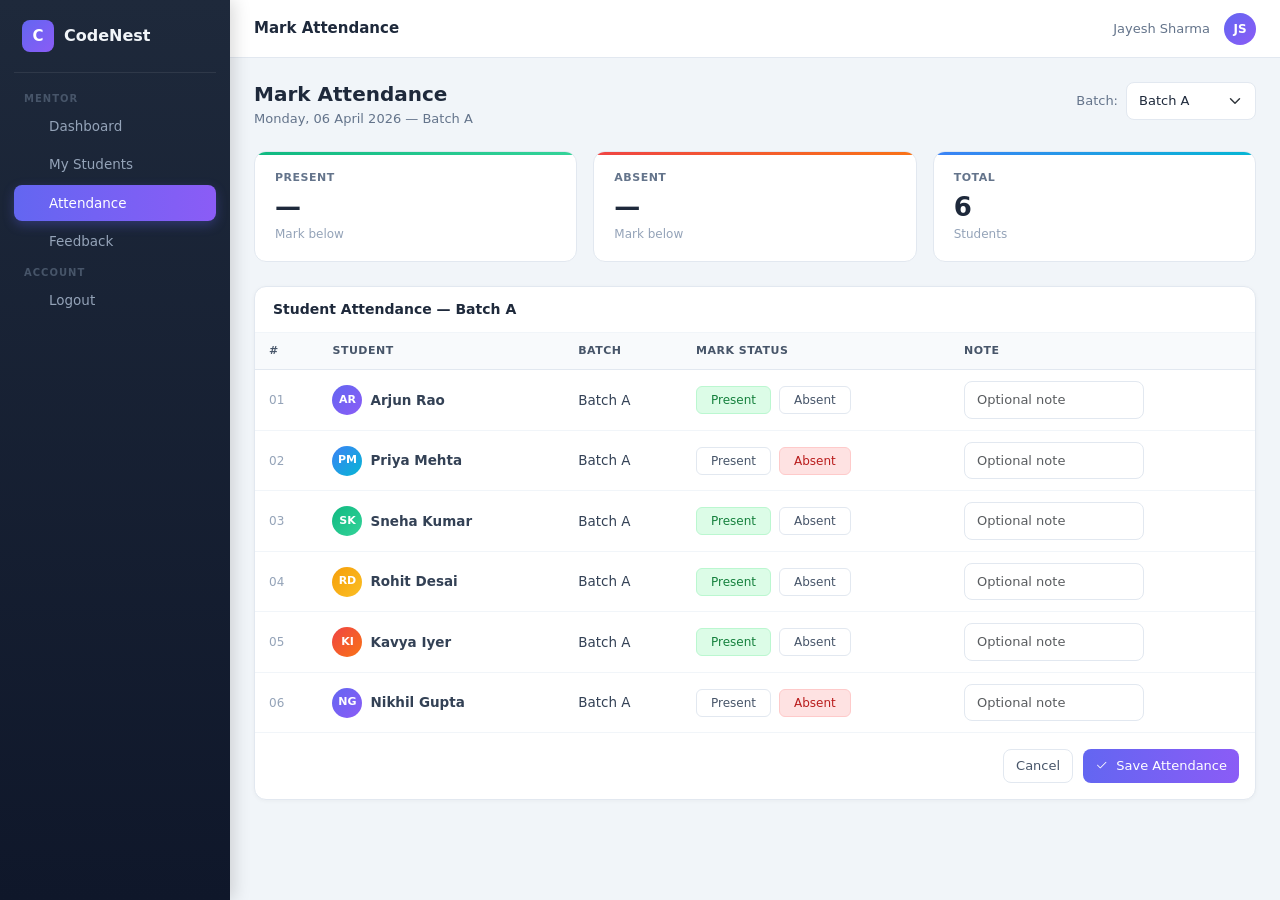
==== commit 931fa28a: "Final Polish" ====
--- a/attendance.html
+++ b/attendance.html
@@ -21,12 +21,12 @@
     <span class="brand-name">CodeNest</span>
   </div>
   <span class="nav-label">Mentor</span>
-  <a href="mentor-dashboard.html"><span class="ni">⊞</span> Dashboard</a>
-  <a href="mystudents.html"><span class="ni">🎓</span> My Students</a>
-  <a href="attendance.html" class="active"><span class="ni">✅</span> Attendance</a>
-  <a href="feedback.html"><span class="ni">💬</span> Feedback</a>
+  <a href="mentor-dashboard.html"><span class="ni"></span> Dashboard</a>
+  <a href="mystudents.html"><span class="ni"></span> My Students</a>
+  <a href="attendance.html" class="active"><span class="ni"></span> Attendance</a>
+  <a href="feedback.html"><span class="ni"></span> Feedback</a>
   <span class="nav-label">Account</span>
-  <a href="login.html"><span class="ni">🚪</span> Logout</a>
+  <a href="login.html"><span class="ni"></span> Logout</a>
 </div>
 
 <label for="menu-toggle" class="sidebar-overlay"></label>
